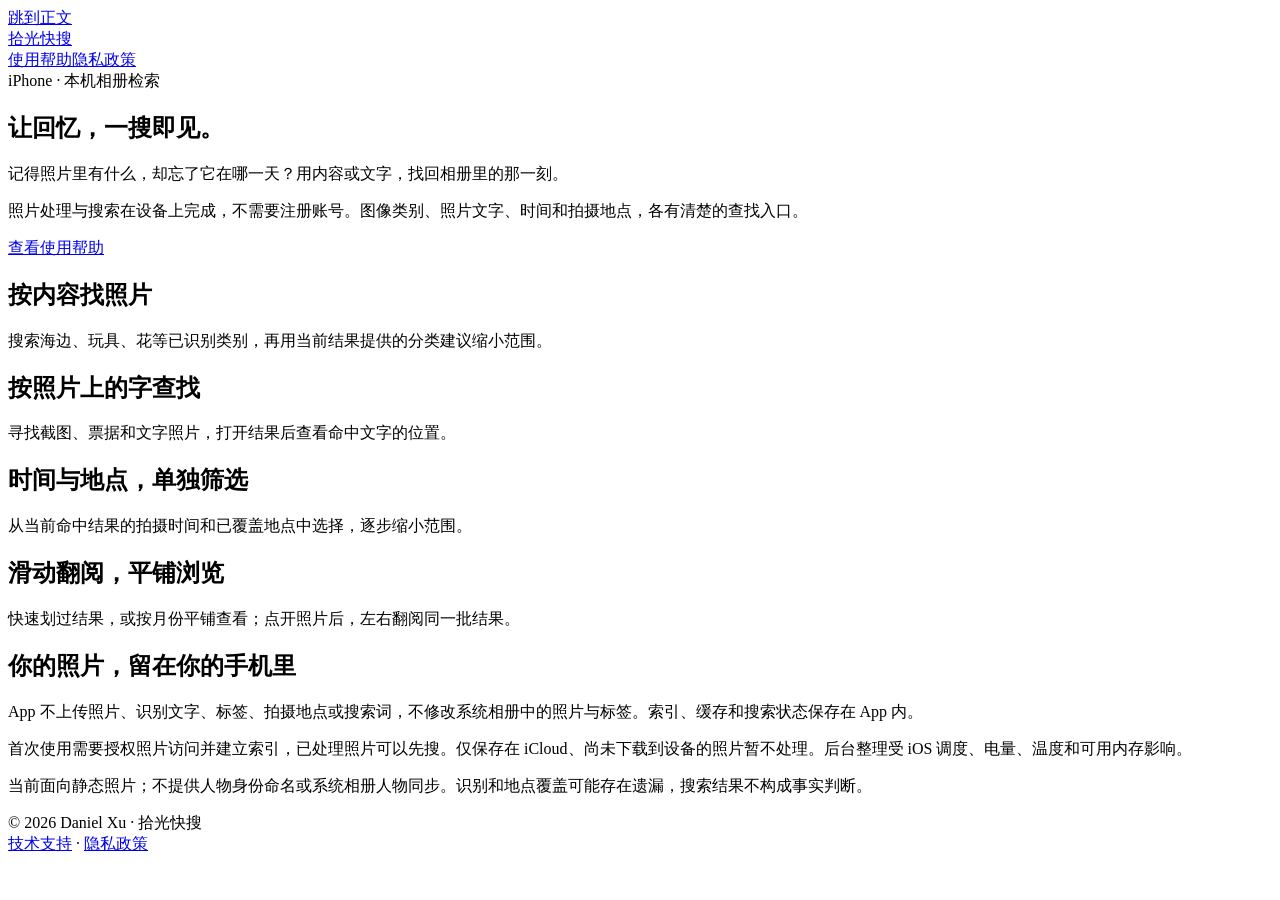
==== index.html @ 3235db53 "发布拾光快搜公开支持与隐私资料：index.html" ====
<!doctype html>
<html lang="zh-Hans"><head><meta charset="utf-8"><meta name="viewport" content="width=device-width,initial-scale=1"><meta name="color-scheme" content="light dark"><meta name="description" content="拾光快搜：在 iPhone 本机搜索照片内容和照片文字，按时间与拍摄地点缩小范围。"><title>拾光快搜 · 让回忆，一搜即见</title><link rel="stylesheet" href="styles.css"></head>
<body><a class="skip" href="#main">跳到正文</a><div class="wrap"><header><a class="brand" href="index.html">拾光快搜</a><nav aria-label="网站导航"><a href="support.html">使用帮助</a><a href="privacy.html">隐私政策</a></nav></header>
<main id="main"><section class="hero"><span class="badge">iPhone · 本机相册检索</span><h1>让回忆，一搜即见。</h1><p class="lead">记得照片里有什么，却忘了它在哪一天？用内容或文字，找回相册里的那一刻。</p><p>照片处理与搜索在设备上完成，不需要注册账号。图像类别、照片文字、时间和拍摄地点，各有清楚的查找入口。</p><p><a class="button" href="support.html">查看使用帮助</a></p></section>
<div class="grid"><section class="card"><h2>按内容找照片</h2><p>搜索海边、玩具、花等已识别类别，再用当前结果提供的分类建议缩小范围。</p></section><section class="card"><h2>按照片上的字查找</h2><p>寻找截图、票据和文字照片，打开结果后查看命中文字的位置。</p></section><section class="card"><h2>时间与地点，单独筛选</h2><p>从当前命中结果的拍摄时间和已覆盖地点中选择，逐步缩小范围。</p></section><section class="card"><h2>滑动翻阅，平铺浏览</h2><p>快速划过结果，或按月份平铺查看；点开照片后，左右翻阅同一批结果。</p></section></div>
<section class="card"><h2>你的照片，留在你的手机里</h2><p>App 不上传照片、识别文字、标签、拍摄地点或搜索词，不修改系统相册中的照片与标签。索引、缓存和搜索状态保存在 App 内。</p><p>首次使用需要授权照片访问并建立索引，已处理照片可以先搜。仅保存在 iCloud、尚未下载到设备的照片暂不处理。后台整理受 iOS 调度、电量、温度和可用内存影响。</p></section>
<p class="muted">当前面向静态照片；不提供人物身份命名或系统相册人物同步。识别和地点覆盖可能存在遗漏，搜索结果不构成事实判断。</p></main>
<footer>© 2026 Daniel Xu · 拾光快搜<br><a href="support.html">技术支持</a> · <a href="privacy.html">隐私政策</a></footer></div></body></html>
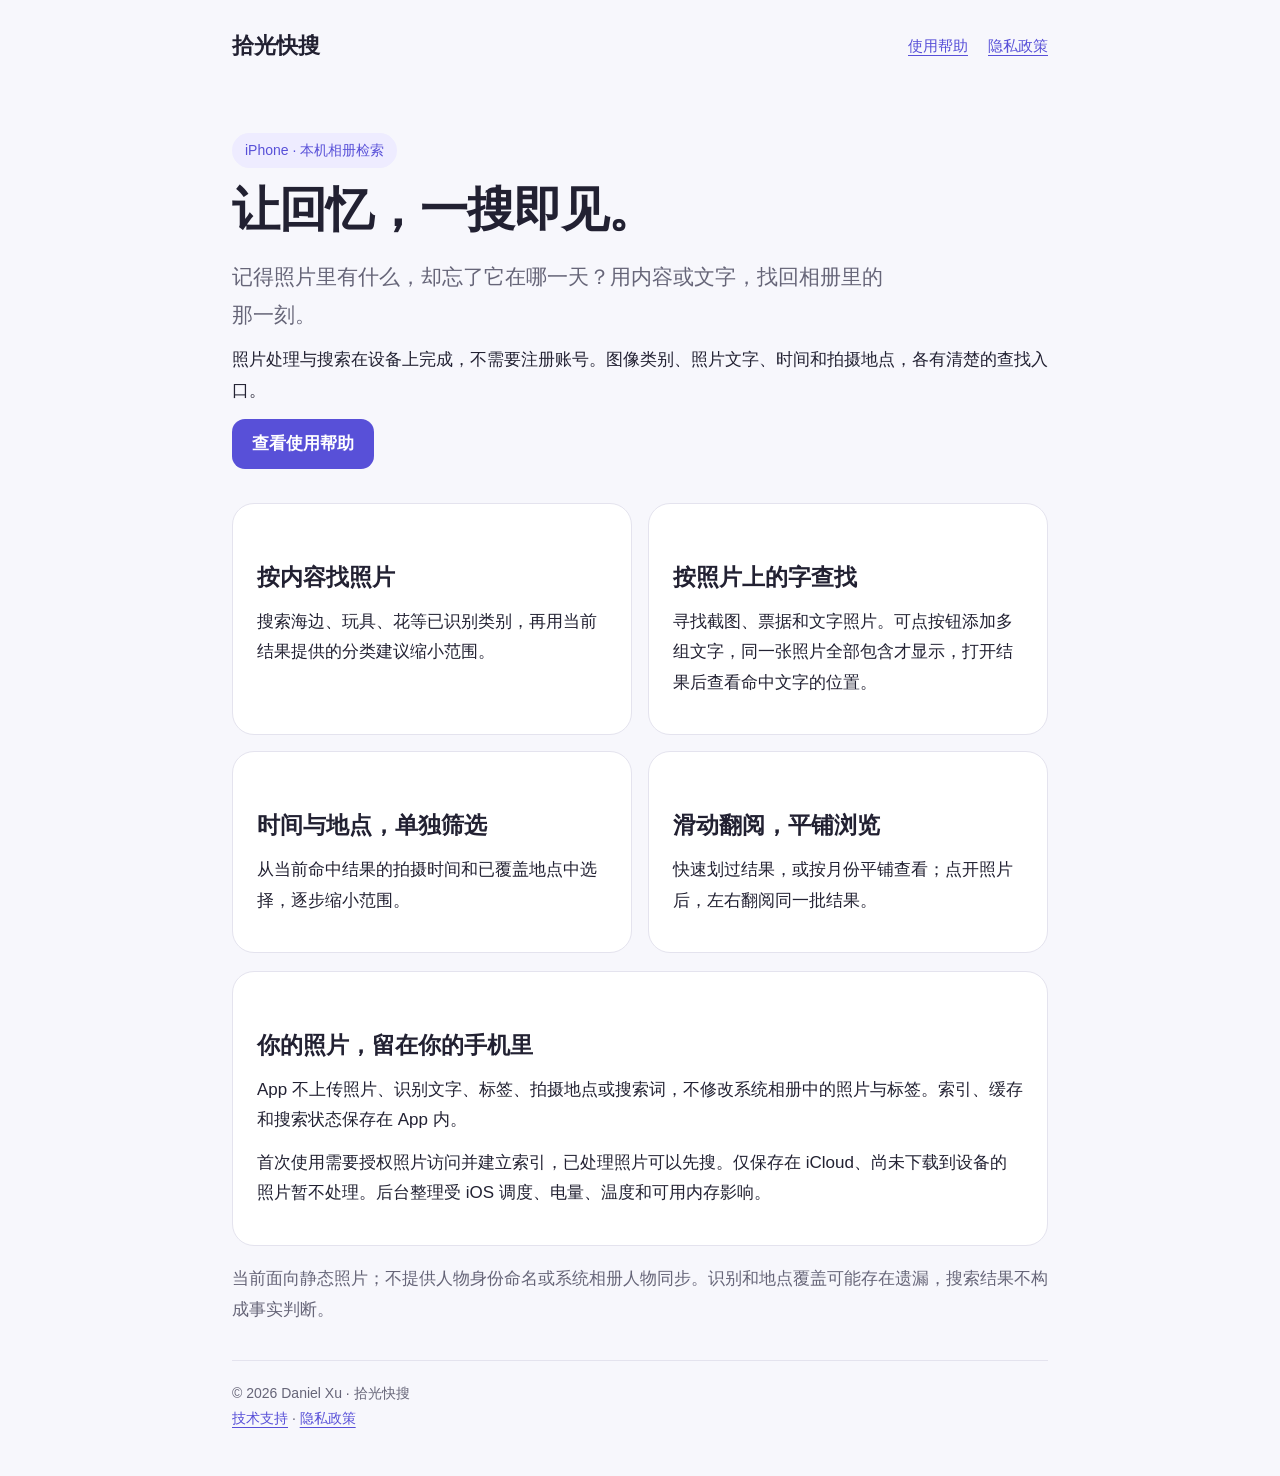
==== commit 5a1f5333: "Describe button-based same-photo text combinations" ====
--- a/index.html
+++ b/index.html
@@ -2,7 +2,7 @@
 <html lang="zh-Hans"><head><meta charset="utf-8"><meta name="viewport" content="width=device-width,initial-scale=1"><meta name="color-scheme" content="light dark"><meta name="description" content="拾光快搜：在 iPhone 本机搜索照片内容和照片文字，按时间与拍摄地点缩小范围。"><title>拾光快搜 · 让回忆，一搜即见</title><link rel="stylesheet" href="styles.css"></head>
 <body><a class="skip" href="#main">跳到正文</a><div class="wrap"><header><a class="brand" href="index.html">拾光快搜</a><nav aria-label="网站导航"><a href="support.html">使用帮助</a><a href="privacy.html">隐私政策</a></nav></header>
 <main id="main"><section class="hero"><span class="badge">iPhone · 本机相册检索</span><h1>让回忆，一搜即见。</h1><p class="lead">记得照片里有什么，却忘了它在哪一天？用内容或文字，找回相册里的那一刻。</p><p>照片处理与搜索在设备上完成，不需要注册账号。图像类别、照片文字、时间和拍摄地点，各有清楚的查找入口。</p><p><a class="button" href="support.html">查看使用帮助</a></p></section>
-<div class="grid"><section class="card"><h2>按内容找照片</h2><p>搜索海边、玩具、花等已识别类别，再用当前结果提供的分类建议缩小范围。</p></section><section class="card"><h2>按照片上的字查找</h2><p>寻找截图、票据和文字照片，打开结果后查看命中文字的位置。</p></section><section class="card"><h2>时间与地点，单独筛选</h2><p>从当前命中结果的拍摄时间和已覆盖地点中选择，逐步缩小范围。</p></section><section class="card"><h2>滑动翻阅，平铺浏览</h2><p>快速划过结果，或按月份平铺查看；点开照片后，左右翻阅同一批结果。</p></section></div>
+<div class="grid"><section class="card"><h2>按内容找照片</h2><p>搜索海边、玩具、花等已识别类别，再用当前结果提供的分类建议缩小范围。</p></section><section class="card"><h2>按照片上的字查找</h2><p>寻找截图、票据和文字照片。可点按钮添加多组文字，同一张照片全部包含才显示，打开结果后查看命中文字的位置。</p></section><section class="card"><h2>时间与地点，单独筛选</h2><p>从当前命中结果的拍摄时间和已覆盖地点中选择，逐步缩小范围。</p></section><section class="card"><h2>滑动翻阅，平铺浏览</h2><p>快速划过结果，或按月份平铺查看；点开照片后，左右翻阅同一批结果。</p></section></div>
 <section class="card"><h2>你的照片，留在你的手机里</h2><p>App 不上传照片、识别文字、标签、拍摄地点或搜索词，不修改系统相册中的照片与标签。索引、缓存和搜索状态保存在 App 内。</p><p>首次使用需要授权照片访问并建立索引，已处理照片可以先搜。仅保存在 iCloud、尚未下载到设备的照片暂不处理。后台整理受 iOS 调度、电量、温度和可用内存影响。</p></section>
 <p class="muted">当前面向静态照片；不提供人物身份命名或系统相册人物同步。识别和地点覆盖可能存在遗漏，搜索结果不构成事实判断。</p></main>
 <footer>© 2026 Daniel Xu · 拾光快搜<br><a href="support.html">技术支持</a> · <a href="privacy.html">隐私政策</a></footer></div></body></html>
--- a/styles.css
+++ b/styles.css
@@ -0,0 +1 @@
+:root{color-scheme:light dark;--bg:#f7f7fc;--card:#fff;--text:#222132;--muted:#666578;--accent:#5850d8;--line:#e4e3ee;--soft:#eeecff}*{box-sizing:border-box}body{margin:0;background:var(--bg);color:var(--text);font:17px/1.8 -apple-system,BlinkMacSystemFont,"Segoe UI","PingFang SC","Hiragino Sans GB",sans-serif}a{color:var(--accent);text-underline-offset:4px}a:focus-visible{outline:3px solid var(--accent);outline-offset:5px;border-radius:4px}.wrap{max-width:860px;margin:auto;padding:26px 22px 44px}header{display:flex;align-items:center;justify-content:space-between;gap:20px;flex-wrap:wrap;margin-bottom:32px}.brand{text-decoration:none;color:var(--text);font-weight:750;font-size:22px}nav{display:flex;gap:20px;font-size:15px}nav a[aria-current=page]{font-weight:700}.hero{padding:35px 0 22px}h1{font-size:clamp(31px,6vw,48px);line-height:1.25;letter-spacing:-1px;margin:12px 0 18px}h2{font-size:23px;line-height:1.5;margin:32px 0 10px}h3{font-size:18px;margin:23px 0 8px}p{margin:12px 0}.lead{font-size:21px;color:var(--muted);max-width:660px}.badge{display:inline-block;font-size:14px;color:var(--accent);background:var(--soft);padding:5px 13px;border-radius:99px}.card{background:var(--card);border:1px solid var(--line);border-radius:22px;padding:24px;margin:18px 0}.grid{display:grid;grid-template-columns:1fr 1fr;gap:16px}.grid .card{margin:0}.muted{color:var(--muted)}.contact{overflow-wrap:anywhere}.button{display:inline-block;background:var(--accent);color:#fff;border-radius:13px;padding:10px 20px;text-decoration:none;font-weight:600}ul,ol{padding-left:24px}li{margin:7px 0}footer{border-top:1px solid var(--line);margin-top:35px;padding-top:20px;font-size:14px;color:var(--muted)}.note{border-left:3px solid var(--accent);padding-left:16px;color:var(--muted)}.skip{position:absolute;top:-80px}.skip:focus{top:10px;left:15px;background:var(--card);padding:10px;z-index:2}@media(max-width:560px){.grid{grid-template-columns:1fr}.card{padding:20px}nav{gap:15px}.wrap{padding:20px 18px 35px}}@media(prefers-color-scheme:dark){:root{--bg:#14131b;--card:#1e1d28;--text:#f2f1fa;--muted:#b5b2c8;--accent:#b5aaff;--line:#35323f;--soft:#302a49}.button{background:#6960dc;color:#fff}}
